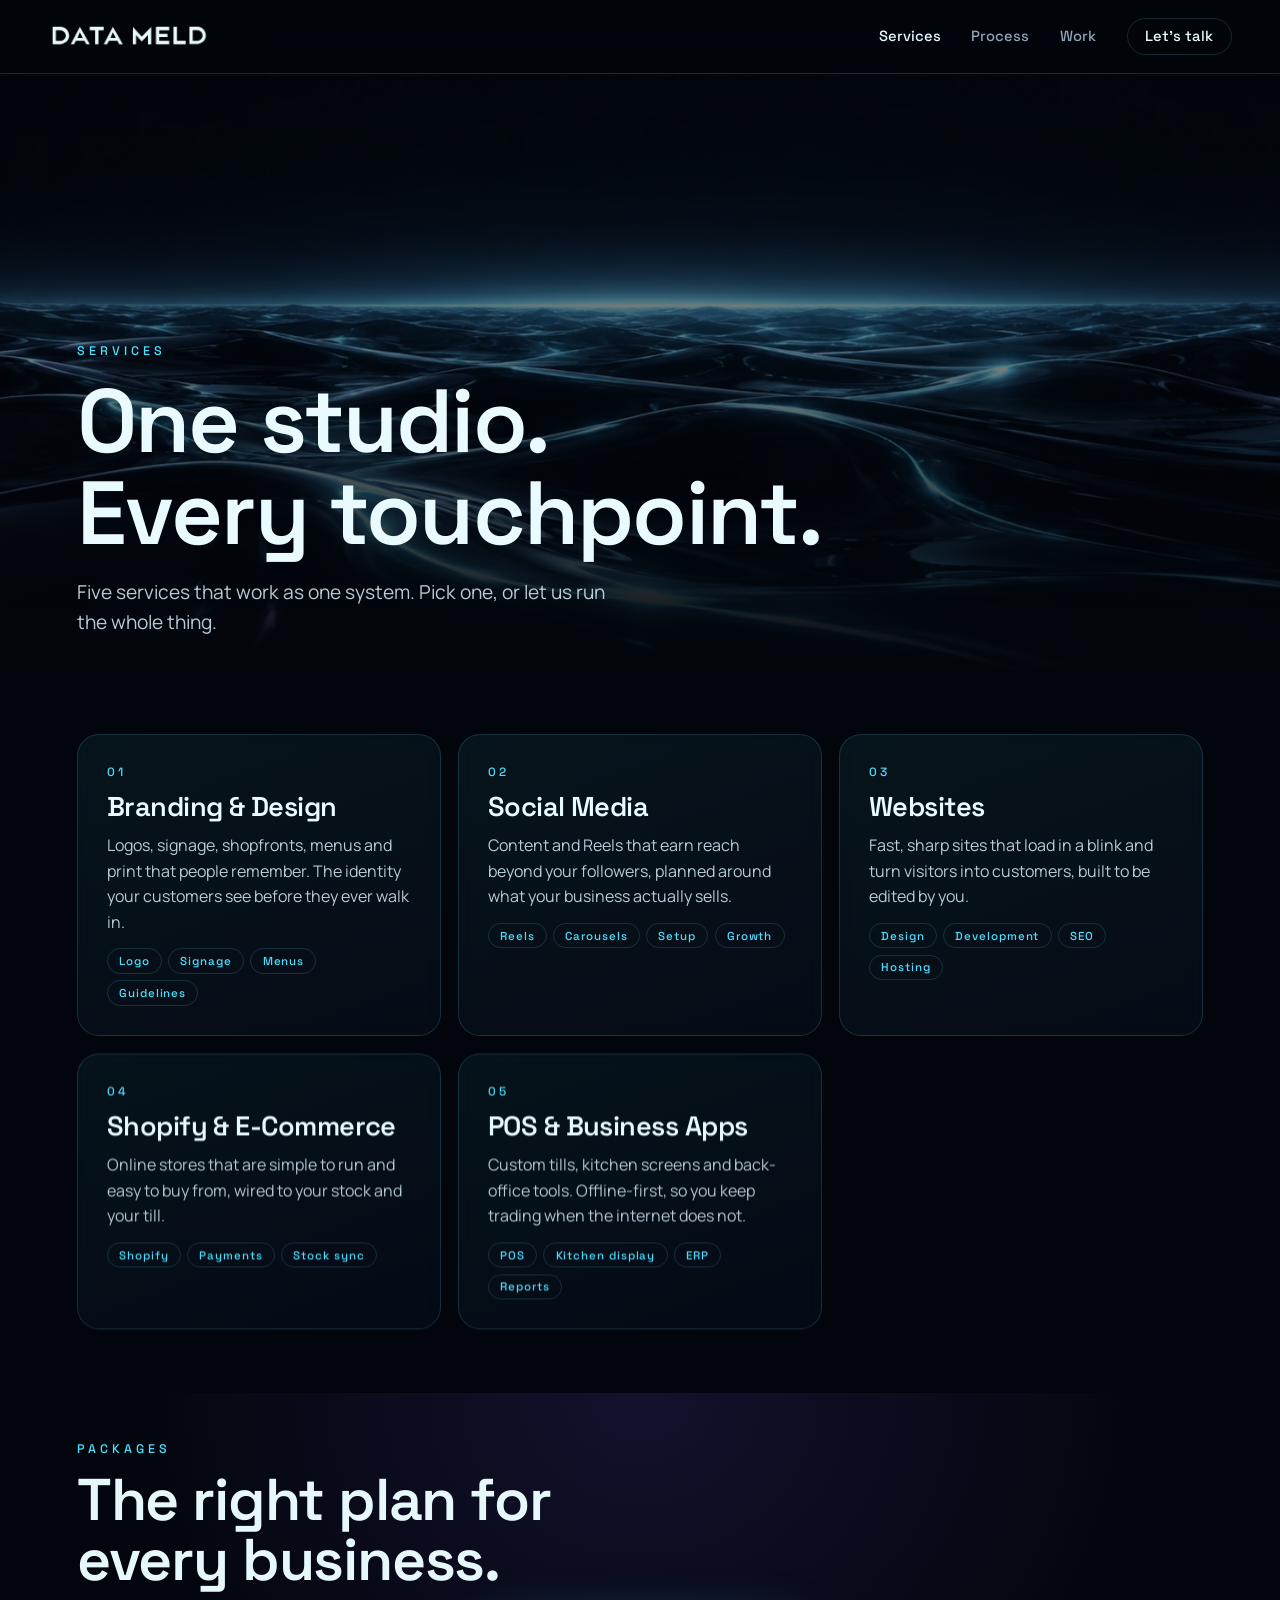
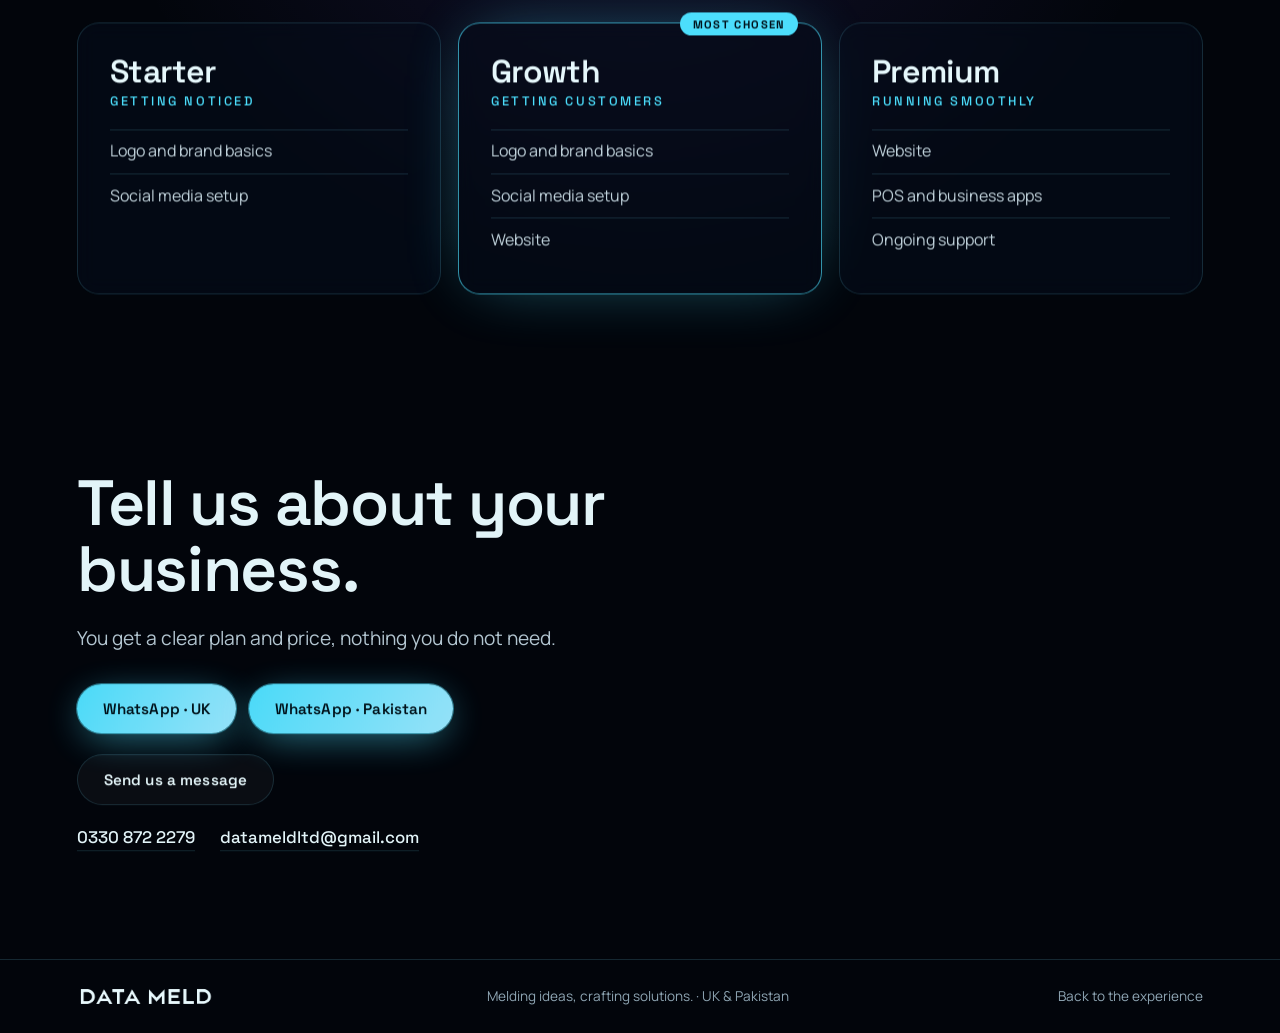
==== services.html @ 3fbdd4dc "Redesign: dark immersive site with particle logo hero, orbit process, project rows, services page an" ====
<!doctype html>
<html lang="en">
<head>
  <meta charset="utf-8">
  <meta name="viewport" content="width=device-width, initial-scale=1, viewport-fit=cover">
  <title>Services &amp; Packages — Data Meld</title>
  <meta name="description" content="Branding, social media, websites, online stores and custom POS systems from Data Meld. Three packages: Starter, Growth and Premium.">
  <link rel="canonical" href="https://datameldltd.com/services.html">
  <meta name="theme-color" content="#02050b">
  <link rel="icon" href="assets/favicon.png">
  <link rel="preconnect" href="https://fonts.googleapis.com">
  <link rel="preconnect" href="https://fonts.gstatic.com" crossorigin>
  <link rel="stylesheet" href="https://fonts.googleapis.com/css2?family=Space+Grotesk:wght@400;500;600;700&family=Manrope:wght@400;500;600&display=swap">
  <link rel="stylesheet" href="styles.css">
</head>
<body class="sub">

<header class="nav solid" id="nav">
  <a href="index.html" class="brand" aria-label="Data Meld home"><img src="assets/logo-word.png" alt="Data Meld" height="26"></a>
  <nav class="nav-links" id="navLinks">
    <a href="services.html" aria-current="page">Services</a>
    <a href="index.html#process">Process</a>
    <a href="index.html#work">Work</a>
    <a href="index.html#contact" class="nav-cta">Let&rsquo;s talk</a>
  </nav>
  <button class="burger" id="burger" aria-label="Open menu" aria-expanded="false"><span></span><span></span></button>
</header>

<main>
<section class="sv-hero">
  <img class="bg" src="assets/hero/ocean.webp" alt="" fetchpriority="high">
  <div class="sv-shade"></div>
  <div class="sv-hero-inner">
    <p class="eyebrow">Services</p>
    <h1 class="rv">One studio.<br>Every touchpoint.</h1>
    <p class="lede rv">Five services that work as one system. Pick one, or let us run the whole thing.</p>
  </div>
</section>

<section class="sv-grid">
  <article class="sv-card rv"><span>01</span><h2>Branding &amp; Design</h2><p>Logos, signage, shopfronts, menus and print that people remember. The identity your customers see before they ever walk in.</p><ul class="tags"><li>Logo</li><li>Signage</li><li>Menus</li><li>Guidelines</li></ul></article>
  <article class="sv-card rv"><span>02</span><h2>Social Media</h2><p>Content and Reels that earn reach beyond your followers, planned around what your business actually sells.</p><ul class="tags"><li>Reels</li><li>Carousels</li><li>Setup</li><li>Growth</li></ul></article>
  <article class="sv-card rv"><span>03</span><h2>Websites</h2><p>Fast, sharp sites that load in a blink and turn visitors into customers, built to be edited by you.</p><ul class="tags"><li>Design</li><li>Development</li><li>SEO</li><li>Hosting</li></ul></article>
  <article class="sv-card rv"><span>04</span><h2>Shopify &amp; E-Commerce</h2><p>Online stores that are simple to run and easy to buy from, wired to your stock and your till.</p><ul class="tags"><li>Shopify</li><li>Payments</li><li>Stock sync</li></ul></article>
  <article class="sv-card rv"><span>05</span><h2>POS &amp; Business Apps</h2><p>Custom tills, kitchen screens and back-office tools. Offline-first, so you keep trading when the internet does not.</p><ul class="tags"><li>POS</li><li>Kitchen display</li><li>ERP</li><li>Reports</li></ul></article>
</section>

<section class="sv-pack">
  <div class="sv-pack-head"><p class="eyebrow">Packages</p><h2 class="rv">The right plan for every business.</h2></div>
  <div class="packs">
    <article class="pack rv"><h3>Starter</h3><p class="pk-for">Getting noticed</p><ul><li>Logo and brand basics</li><li>Social media setup</li></ul></article>
    <article class="pack hot rv"><span class="badge">Most chosen</span><h3>Growth</h3><p class="pk-for">Getting customers</p><ul><li>Logo and brand basics</li><li>Social media setup</li><li>Website</li></ul></article>
    <article class="pack rv"><h3>Premium</h3><p class="pk-for">Running smoothly</p><ul><li>Website</li><li>POS and business apps</li><li>Ongoing support</li></ul></article>
  </div>
</section>

<section id="contact" class="sv-cta">
  <h2 class="rv">Tell us about your business.</h2>
  <p class="lede rv">You get a clear plan and price, nothing you do not need.</p>
  <div class="cta-actions rv">
    <a class="btn btn-glow" target="_blank" rel="noopener" href="https://wa.me/447510294896?text=Hi%20Data%20Meld%2C%20I%27d%20like%20to%20talk%20about%20a%20project.">WhatsApp · UK</a>
    <a class="btn btn-glow" target="_blank" rel="noopener" href="https://wa.me/923101539434?text=Hi%20Data%20Meld%2C%20I%27d%20like%20to%20talk%20about%20a%20project.">WhatsApp · Pakistan</a>
  </div>
  <p class="rv"><a class="btn btn-ghost" href="index.html#contact">Send us a message</a></p>
  <ul class="contact-list rv"><li><a href="tel:03308722279">0330 872 2279</a></li><li><a href="mailto:datameldltd@gmail.com">datameldltd@gmail.com</a></li></ul>
</section>
</main>

<footer class="foot">
  <img src="assets/logo-word.png" alt="Data Meld" height="22">
  <p>Melding ideas, crafting solutions. · UK &amp; Pakistan</p>
  <a href="index.html">Back to the experience</a>
</footer>

<script src="vendor/gsap.min.js"></script>
<script src="vendor/ScrollTrigger.min.js"></script>
<script src="vendor/lenis.min.js"></script>
<script src="js/services.js"></script>
</body>
</html>
---- styles.css ----
:root{
  --bg:#02050b; --bg2:#060c18; --ink:#e9fbff; --mute:#8fa6b4;
  --cy:#4de1ff; --vi:#7c5cff; --gold:#ffb347;
  --line:rgba(120,220,255,.16); --glass:rgba(8,16,30,.55);
  --f-d:"Space Grotesk",system-ui,sans-serif; --f-b:"Manrope",system-ui,sans-serif;
  --ease:cubic-bezier(.2,.8,.2,1); --pad:clamp(1.2rem,6vw,5rem);
}
*{box-sizing:border-box;margin:0;padding:0}
html{background:var(--bg);-webkit-text-size-adjust:100%}
html.lenis,html.lenis body{height:auto}
.lenis.lenis-smooth{scroll-behavior:auto!important}
body{background:var(--bg);color:var(--ink);font-family:var(--f-b);line-height:1.6;overflow-x:clip;-webkit-font-smoothing:antialiased}
body.is-loading{overflow:hidden}
img,video,canvas{display:block;max-width:100%}
a{color:inherit;text-decoration:none}
button{font:inherit;color:inherit;background:none;border:0;cursor:pointer}
ul,ol{list-style:none}
h1,h2,h3{font-family:var(--f-d);font-weight:600;line-height:1.02;letter-spacing:-.02em}
::selection{background:var(--cy);color:#001018}

/* ---------- loader ---------- */
#gate{position:fixed;inset:0;z-index:100;background:var(--bg);display:flex;flex-direction:column;align-items:center;justify-content:center;gap:1.2rem;transition:opacity .9s var(--ease),visibility .9s}
#gate.done{opacity:0;visibility:hidden}
.gate-mark{width:clamp(90px,14vw,140px);height:auto;filter:drop-shadow(0 0 22px rgba(77,225,255,.55));animation:pulse 2.4s ease-in-out infinite}
.gate-load{font:500 .8rem var(--f-d);letter-spacing:.3em;color:var(--mute)}
@keyframes pulse{50%{filter:drop-shadow(0 0 38px rgba(255,179,71,.6))}}

/* ---------- buttons ---------- */
.btn{display:inline-flex;align-items:center;gap:.6rem;padding:.95rem 1.6rem;border-radius:999px;font:600 .95rem var(--f-d);letter-spacing:.01em;transition:transform .4s var(--ease),box-shadow .4s,background .4s,border-color .4s;will-change:transform}
.btn-glow{background:linear-gradient(120deg,var(--cy),#9be9ff);color:#00121b;box-shadow:0 0 0 1px rgba(77,225,255,.5),0 8px 40px -8px rgba(77,225,255,.65)}
.btn-glow:hover{box-shadow:0 0 0 1px #fff,0 10px 56px -6px rgba(77,225,255,.95)}
.btn-ghost{border:1px solid var(--line);background:rgba(255,255,255,.04);backdrop-filter:blur(8px)}
.btn-ghost:hover{border-color:var(--cy);background:rgba(77,225,255,.1)}

/* ---------- cursor ---------- */
.cursor{position:fixed;left:0;top:0;width:340px;height:340px;margin:-170px 0 0 -170px;border-radius:50%;pointer-events:none;z-index:5;background:radial-gradient(circle,rgba(77,225,255,.12),transparent 65%);mix-blend-mode:screen;opacity:0;transition:opacity .6s}
.cursor.on{opacity:1}
@media (hover:none){.cursor{display:none}}

/* ---------- nav ---------- */
.nav{position:fixed;inset:0 0 auto 0;z-index:50;display:flex;align-items:center;gap:1.4rem;padding:1.1rem clamp(1rem,4vw,3rem);transition:transform .6s var(--ease),background .4s,backdrop-filter .4s}
.nav.solid{background:rgba(2,5,11,.62);backdrop-filter:blur(14px);border-bottom:1px solid var(--line)}
.nav.hide{transform:translateY(-110%)}
.progress{position:absolute;left:0;right:0;bottom:-1px;height:2px;transform-origin:left;transform:scaleX(0);background:linear-gradient(90deg,var(--gold),var(--cy));box-shadow:0 0 12px var(--cy)}
.brand{margin-right:auto}
.brand img{height:26px;width:auto}
.nav-links{display:flex;align-items:center;gap:clamp(1rem,2.4vw,2.2rem);font:500 .92rem var(--f-d)}
.nav-links a{color:var(--mute);transition:color .3s}
.nav-links a:hover,.nav-links a[aria-current]{color:var(--ink)}
.nav-cta{color:var(--ink)!important;border:1px solid var(--line);padding:.55rem 1.1rem;border-radius:999px}
.nav-cta:hover{border-color:var(--cy)}
.burger{display:none;width:34px;height:34px;position:relative}
.burger span{position:absolute;left:6px;right:6px;height:2px;background:var(--ink);transition:transform .3s}
.burger span:first-child{top:12px}.burger span:last-child{top:20px}
.burger[aria-expanded=true] span:first-child{transform:translateY(4px) rotate(45deg)}
.burger[aria-expanded=true] span:last-child{transform:translateY(-4px) rotate(-45deg)}

/* ---------- shared ---------- */
.bg{position:absolute;inset:0;width:100%;height:100%;object-fit:cover}
.eyebrow{font:500 .78rem var(--f-d);letter-spacing:.32em;text-transform:uppercase;color:var(--cy)}
.lede{color:#b8cbd6;font-size:clamp(1rem,1.5vw,1.2rem);max-width:34rem}
.split .w{display:inline-block;overflow:hidden;vertical-align:top;padding-bottom:.08em}
.split .w>span{display:inline-block;will-change:transform}
.sec-head{display:grid;gap:1rem}
.sec-head h2{font-size:clamp(2.1rem,4.6vw,4rem);text-wrap:balance}
.tags{display:flex;gap:.4rem;flex-wrap:wrap}
.tags li{font:500 .72rem var(--f-d);letter-spacing:.08em;padding:.3rem .7rem;border:1px solid var(--line);border-radius:999px;color:var(--cy)}

/* ---------- hero ---------- */
.hero{position:relative;height:100vh;height:100svh;min-height:560px;overflow:hidden}
.hero-bg{position:absolute;inset:0}
.hero-bg img{width:100%;height:100%;object-fit:cover;transform:scale(1.08)}
.hero-shade{position:absolute;inset:0;background:
  radial-gradient(ellipse 34% 40% at 50% 46%,rgba(2,5,11,.9),rgba(2,5,11,.55) 60%,transparent 100%),
  linear-gradient(to top,var(--bg) 2%,rgba(2,5,11,.78) 32%,transparent 62%),
  linear-gradient(to bottom,rgba(2,5,11,.7),transparent 22%)}
#logoFx{position:absolute;inset:0;width:100%;height:100%}
.hero-copy{position:absolute;left:0;right:0;bottom:clamp(2.6rem,9vh,6rem);padding:0 var(--pad);display:grid;gap:1.2rem;justify-items:center;text-align:center}
.hero h1{font-size:clamp(2.3rem,6.4vw,5.8rem);max-width:15ch;text-wrap:balance}
.hero .lede{margin:0 auto}
.hero-actions{display:flex;gap:.8rem;flex-wrap:wrap;justify-content:center;margin-top:.4rem}
.scroll-cue{position:absolute;right:clamp(1rem,3vw,2.4rem);bottom:2.2rem;display:grid;gap:.6rem;justify-items:center;font:500 .66rem var(--f-d);letter-spacing:.3em;text-transform:uppercase;color:var(--mute);writing-mode:vertical-rl}
.scroll-cue i{width:1px;height:54px;background:linear-gradient(var(--cy),transparent);animation:cue 2s ease-in-out infinite}
@keyframes cue{0%{transform:scaleY(0);transform-origin:top}50%{transform:scaleY(1);transform-origin:top}51%{transform-origin:bottom}100%{transform:scaleY(0);transform-origin:bottom}}

/* ---------- process: scrolling steps + sticky orbit ---------- */
.process{position:relative;background:
  radial-gradient(ellipse 60% 40% at 80% 20%,rgba(77,225,255,.07),transparent 70%),
  repeating-linear-gradient(90deg,rgba(120,220,255,.03) 0 1px,transparent 1px 90px),
  repeating-linear-gradient(0deg,rgba(120,220,255,.03) 0 1px,transparent 1px 90px),var(--bg)}
.proc-grid{display:grid;grid-template-columns:minmax(0,1fr) minmax(0,1.15fr);gap:clamp(1rem,3vw,3rem);padding:0 var(--pad)}
.proc-copy{padding:clamp(5rem,12vh,8rem) 0 14vh}
.proc-steps{margin-top:clamp(2rem,6vh,4rem)}
.proc-step{min-height:62vh;display:flex;flex-direction:column;justify-content:center;gap:.5rem;padding-left:1.6rem;border-left:1px solid var(--line);opacity:.25;transition:opacity .7s var(--ease),border-color .7s}
.proc-step.on{opacity:1;border-color:var(--cy);box-shadow:-1px 0 0 var(--cy),-12px 0 40px -24px var(--cy)}
.proc-step .ic{width:46px;height:46px;fill:none;stroke:var(--cy);stroke-width:2;stroke-linecap:round;stroke-linejoin:round;margin-bottom:.8rem;filter:drop-shadow(0 0 8px rgba(77,225,255,.5));transition:transform .7s var(--ease)}
.proc-step.on .ic{transform:scale(1.15) translateX(4px)}
.proc-step .n{font:500 .76rem var(--f-d);letter-spacing:.3em;color:var(--gold)}
.proc-step h3{font-size:clamp(2.2rem,4.4vw,3.8rem)}
.proc-step p{color:#b8cbd6;max-width:30rem}
.proc-visual{position:sticky;top:0;height:100vh;height:100svh}
.proc-visual canvas{width:100%;height:100%}

/* ---------- work: normal scrolling rows ---------- */
.work{padding:clamp(4rem,10vh,7rem) var(--pad) clamp(3rem,8vh,6rem);background:radial-gradient(ellipse 50% 30% at 15% 20%,rgba(124,92,255,.09),transparent 70%),var(--bg)}
.wk-head{margin-bottom:clamp(2.5rem,7vh,5rem)}
.proj{display:grid;grid-template-columns:1.35fr 1fr;gap:clamp(1.4rem,4vw,4.5rem);align-items:center;margin-bottom:clamp(4rem,12vh,8rem)}
.proj.flip{grid-template-columns:1fr 1.35fr}
.proj.flip .proj-media{order:2}
.proj-media{position:relative;aspect-ratio:16/10;border-radius:22px;border:1px solid rgba(120,220,255,.3);box-shadow:0 0 0 6px rgba(4,10,20,.8),0 40px 100px -30px rgba(77,225,255,.35);overflow:hidden;background:#000;will-change:transform}
.proj-media img,.proj-media video{position:absolute;inset:0;width:100%;height:100%;object-fit:cover}
.proj-info{display:grid;gap:.9rem;justify-items:start}
.proj-info .n{font:500 .76rem var(--f-d);letter-spacing:.3em;color:var(--gold)}
.proj-info h3{font-size:clamp(1.9rem,3.6vw,3.2rem)}
.proj-info p{color:#b8cbd6;max-width:26rem}

/* ---------- cta ---------- */
.cta{position:relative;min-height:100vh;display:flex;align-items:center;overflow:hidden}
.cta-bg{object-position:70% 50%}
.cta-shade{position:absolute;inset:0;background:linear-gradient(to right,rgba(2,5,11,.9) 10%,rgba(2,5,11,.35) 60%,transparent),linear-gradient(to top,var(--bg),transparent 25%),linear-gradient(to bottom,var(--bg),transparent 18%)}
.cta-inner{position:relative;padding:8rem var(--pad);display:grid;gap:1.4rem;max-width:46rem}
.cta h2{font-size:clamp(2.2rem,5.6vw,5rem);text-wrap:balance}
.cta-actions{display:flex;gap:.8rem;flex-wrap:wrap;margin-top:.6rem}
.contact-list{display:flex;gap:1.6rem;flex-wrap:wrap;font:500 1.05rem var(--f-d)}
.contact-list a{border-bottom:1px solid var(--line);padding-bottom:2px;transition:border-color .3s,color .3s}
.contact-list a:hover{border-color:var(--cy);color:var(--cy)}
.foot{display:flex;align-items:center;gap:1.4rem;flex-wrap:wrap;justify-content:space-between;padding:1.6rem var(--pad);border-top:1px solid var(--line);color:var(--mute);font-size:.85rem}
.foot img{height:22px;width:auto}
.foot a:hover{color:var(--cy)}

/* ---------- services page ---------- */
.sv-hero{position:relative;min-height:78vh;display:flex;align-items:flex-end;overflow:hidden}
.sv-shade{position:absolute;inset:0;background:linear-gradient(to top,var(--bg) 4%,rgba(2,5,11,.5) 50%,rgba(2,5,11,.7))}
.sv-hero-inner{position:relative;padding:9rem var(--pad) 4rem;display:grid;gap:1.1rem}
.sv-hero h1{font-size:clamp(2.6rem,7vw,6rem)}
.sv-grid{display:grid;grid-template-columns:repeat(auto-fit,minmax(min(100%,300px),1fr));gap:1.1rem;padding:2rem var(--pad) 4rem}
.sv-card{padding:1.8rem;border:1px solid var(--line);border-radius:22px;background:linear-gradient(160deg,rgba(77,225,255,.07),rgba(8,16,30,.6));backdrop-filter:blur(10px);display:grid;gap:.8rem;align-content:start;transition:border-color .4s,box-shadow .4s}
.sv-card:hover{border-color:rgba(77,225,255,.6);box-shadow:0 30px 80px -30px rgba(77,225,255,.45)}
.sv-card span{font:500 .75rem var(--f-d);letter-spacing:.3em;color:var(--cy)}
.sv-card h2{font-size:1.7rem}
.sv-card p{color:#b8cbd6}
.sv-pack{padding:3rem var(--pad) 5rem;background:radial-gradient(ellipse at 50% 0,rgba(124,92,255,.14),transparent 60%)}
.sv-pack-head{display:grid;gap:.8rem;margin-bottom:2rem}
.sv-pack h2{font-size:clamp(2rem,4.6vw,3.8rem);max-width:16ch}
.packs{display:grid;grid-template-columns:repeat(auto-fit,minmax(min(100%,260px),1fr));gap:1.1rem}
.pack{position:relative;padding:2rem;border:1px solid var(--line);border-radius:22px;background:var(--glass);backdrop-filter:blur(10px)}
.pack.hot{border-color:rgba(77,225,255,.65);box-shadow:0 0 70px -20px rgba(77,225,255,.5)}
.pack h3{font-size:2rem}
.pk-for{color:var(--cy);font:500 .8rem var(--f-d);letter-spacing:.2em;text-transform:uppercase;margin:.3rem 0 1.2rem}
.pack li{padding:.55rem 0;border-top:1px solid var(--line);color:#c4d6df}
.badge{position:absolute;top:-.7rem;right:1.4rem;background:var(--cy);color:#00121b;font:700 .7rem var(--f-d);letter-spacing:.12em;text-transform:uppercase;padding:.3rem .8rem;border-radius:999px}
.sv-cta{padding:6rem var(--pad) 7rem;display:grid;gap:1.3rem;justify-items:start}
.sv-cta h2{font-size:clamp(2.2rem,5vw,4.4rem);max-width:16ch}
body.sub .nav{position:fixed}

/* ---------- tablet / phone ---------- */
@media (max-width:1000px){
  .proj,.proj.flip{grid-template-columns:1fr}
  .proj.flip .proj-media{order:0}
}
@media (max-width:860px){
  .nav-links{position:fixed;inset:0;flex-direction:column;justify-content:center;gap:1.6rem;background:rgba(2,5,11,.96);backdrop-filter:blur(14px);font-size:1.6rem;opacity:0;visibility:hidden;transition:.4s}
  .nav-links.open{opacity:1;visibility:visible}
  .burger{display:block;z-index:2}
  .hero h1{font-size:clamp(2.1rem,10vw,3.2rem)}
  .scroll-cue{display:none}
  /* process: orbit sticks to the top, steps scroll beneath it */
  .proc-grid{grid-template-columns:1fr;gap:0}
  .proc-visual{order:-1;position:sticky;top:3.6rem;height:40svh;z-index:2;margin:0 calc(var(--pad) * -1);background:linear-gradient(var(--bg) 78%,transparent)}
  .proc-copy{padding-top:1rem}
  .proc-step{min-height:44vh;padding-left:1.1rem}
  .proc-step h3{font-size:2.1rem}
}
@media (prefers-reduced-motion:reduce){
  *{animation:none!important;transition-duration:.01ms!important}
}

/* ---------- home: services overview, why, packages, faq ---------- */
.svc,.why,.hp,.faq{padding:clamp(4rem,10vh,7rem) var(--pad)}
.svc{background:radial-gradient(ellipse 50% 40% at 85% 0,rgba(77,225,255,.07),transparent 70%),var(--bg)}
.svc-grid{display:grid;grid-template-columns:repeat(auto-fit,minmax(min(100%,230px),1fr));gap:1rem;margin-top:clamp(2rem,5vh,3.4rem)}
.svc-card{position:relative;display:grid;gap:.6rem;align-content:start;padding:1.6rem 1.4rem;border:1px solid var(--line);border-radius:20px;background:linear-gradient(165deg,rgba(77,225,255,.06),rgba(8,16,30,.65));backdrop-filter:blur(8px);transition:border-color .4s,box-shadow .4s,transform .5s var(--ease)}
.svc-card:hover{border-color:rgba(77,225,255,.6);box-shadow:0 30px 80px -34px rgba(77,225,255,.5);transform:translateY(-4px)}
.svc-card .ic{width:40px;height:40px;fill:none;stroke:var(--cy);stroke-width:2;stroke-linecap:round;stroke-linejoin:round;filter:drop-shadow(0 0 8px rgba(77,225,255,.45));margin-bottom:.4rem}
.svc-card .n{font:500 .72rem var(--f-d);letter-spacing:.3em;color:var(--gold)}
.svc-card h3{font-size:1.45rem}
.svc-card p{color:#aebfca;font-size:.92rem;line-height:1.55}
.svc-card .more{margin-top:.4rem;font:600 .8rem var(--f-d);letter-spacing:.06em;color:var(--cy);opacity:.75;transition:opacity .3s,letter-spacing .3s}
.svc-card:hover .more{opacity:1;letter-spacing:.12em}
.why{background:linear-gradient(var(--bg),#04101c 60%,var(--bg))}
.why-grid{display:grid;grid-template-columns:repeat(auto-fit,minmax(min(100%,260px),1fr));gap:1.2rem;margin-top:clamp(2rem,5vh,3.4rem)}
.why-item{padding:1.6rem 0 0;border-top:1px solid var(--line);position:relative}
.why-item::before{content:"";position:absolute;top:-1px;left:0;width:48px;height:2px;background:linear-gradient(90deg,var(--gold),var(--cy));box-shadow:0 0 12px var(--cy)}
.why-item .n{font:500 .72rem var(--f-d);letter-spacing:.3em;color:var(--gold)}
.why-item h3{font-size:1.5rem;margin:.5rem 0 .6rem}
.why-item p{color:#aebfca;font-size:.95rem}
.hp{background:radial-gradient(ellipse at 50% 0,rgba(124,92,255,.12),transparent 60%),var(--bg)}
.hp .packs{margin-top:clamp(2rem,5vh,3.4rem)}
.hp-more{margin-top:2rem}
.faq-list{margin-top:clamp(2rem,5vh,3.4rem);max-width:56rem;display:grid;gap:.7rem}
.faq details{border:1px solid var(--line);border-radius:16px;background:var(--glass);transition:border-color .3s,background .3s}
.faq details[open]{border-color:rgba(77,225,255,.5);background:rgba(8,20,36,.7)}
.faq summary{cursor:pointer;list-style:none;padding:1.15rem 3.2rem 1.15rem 1.4rem;font:600 1.05rem var(--f-d);position:relative}
.faq summary::-webkit-details-marker{display:none}
.faq summary::after{content:"";position:absolute;right:1.4rem;top:50%;width:10px;height:10px;border-right:2px solid var(--cy);border-bottom:2px solid var(--cy);transform:translateY(-70%) rotate(45deg);transition:transform .35s var(--ease)}
.faq details[open] summary::after{transform:translateY(-30%) rotate(-135deg)}
.faq details p{padding:0 1.4rem 1.3rem;color:#b8cbd6;max-width:46rem}

/* ---------- contact page ---------- */
.ct-hero{position:relative;min-height:64vh;display:flex;align-items:flex-end;overflow:hidden}
.ct-hero .bg{object-position:70% 50%}
.ct-shade{position:absolute;inset:0;background:linear-gradient(to right,rgba(2,5,11,.92) 12%,rgba(2,5,11,.4) 62%,transparent),linear-gradient(to top,var(--bg) 2%,transparent 40%)}
.ct-hero-inner{position:relative;padding:9rem var(--pad) 3.4rem;display:grid;gap:1.1rem}
.ct-hero h1{font-size:clamp(2.6rem,6.6vw,5.6rem)}
.ct-methods{display:grid;grid-template-columns:repeat(auto-fit,minmax(min(100%,240px),1fr));gap:1rem;padding:0 var(--pad) clamp(3rem,8vh,5rem)}
.ct-card{display:grid;gap:.5rem;padding:1.5rem 1.4rem;border:1px solid var(--line);border-radius:20px;background:linear-gradient(165deg,rgba(77,225,255,.07),rgba(8,16,30,.7));backdrop-filter:blur(10px);transition:border-color .4s,box-shadow .4s,transform .5s var(--ease)}
.ct-card:hover{border-color:rgba(77,225,255,.65);box-shadow:0 30px 80px -34px rgba(77,225,255,.55);transform:translateY(-4px)}
.ct-card .k{font:500 .72rem var(--f-d);letter-spacing:.2em;text-transform:uppercase;color:var(--cy)}
.ct-card strong{font:600 clamp(1.15rem,1.7vw,1.5rem) var(--f-d);overflow-wrap:anywhere}
.ct-card .go{font:600 .8rem var(--f-d);color:var(--gold);letter-spacing:.06em}
.ct-main{display:grid;grid-template-columns:minmax(0,.9fr) minmax(0,1.1fr);gap:clamp(1.6rem,5vw,5rem);padding:clamp(2rem,6vh,4rem) var(--pad) clamp(4rem,10vh,7rem);background:radial-gradient(ellipse 50% 40% at 90% 0,rgba(77,225,255,.07),transparent 70%),var(--bg)}
.ct-next h2{font-size:clamp(2rem,4vw,3.2rem);margin:.8rem 0 2rem}
.ct-steps{display:grid;gap:1.6rem}
.ct-steps li{display:grid;grid-template-columns:auto 1fr;gap:1.2rem;align-items:start;padding-top:1.4rem;border-top:1px solid var(--line)}
.ct-steps .n{font:500 .78rem var(--f-d);letter-spacing:.3em;color:var(--gold);padding-top:.4rem}
.ct-steps h3{font-size:1.4rem;margin-bottom:.3rem}
.ct-steps p{color:#aebfca}
.ct-form{display:grid;gap:1.1rem;padding:clamp(1.4rem,3vw,2.2rem);border:1px solid rgba(77,225,255,.35);border-radius:24px;background:linear-gradient(165deg,rgba(77,225,255,.07),rgba(8,16,30,.78));backdrop-filter:blur(12px);box-shadow:0 40px 100px -40px rgba(77,225,255,.35)}
.ct-form h2{font-size:1.8rem}
.ct-form label{display:grid;gap:.4rem;font:500 .85rem var(--f-d);color:var(--mute)}
.ct-form input[type=text],.ct-form textarea{width:100%;padding:.85rem 1rem;border-radius:12px;border:1px solid var(--line);background:rgba(2,5,11,.6);color:var(--ink);font:400 1rem var(--f-b);transition:border-color .3s,box-shadow .3s}
.ct-form input[type=text]:focus,.ct-form textarea:focus{outline:0;border-color:var(--cy);box-shadow:0 0 0 3px rgba(77,225,255,.18)}
.ct-form fieldset{border:0;display:grid;gap:.6rem}
.ct-form legend{font:500 .85rem var(--f-d);color:var(--mute);margin-bottom:.5rem}
.chips{display:flex;flex-wrap:wrap;gap:.5rem}
.chips label{display:block;cursor:pointer}
.chips input{position:absolute;opacity:0;pointer-events:none}
.chips span{display:inline-block;padding:.55rem 1rem;border:1px solid var(--line);border-radius:999px;font:500 .85rem var(--f-d);color:#c4d6df;transition:.3s}
.chips label:hover span{border-color:var(--cy)}
.chips input:checked+span{background:rgba(77,225,255,.16);border-color:var(--cy);color:var(--ink);box-shadow:0 0 18px -6px var(--cy)}
.chips input:focus-visible+span{outline:2px solid var(--cy);outline-offset:2px}
.hint{min-height:1.2em;color:var(--gold);font-size:.88rem}
.ct-send{display:flex;flex-wrap:wrap;gap:.7rem}
.fine{color:var(--mute);font-size:.8rem}

@media (max-width:900px){
  .ct-main{grid-template-columns:1fr}
}

/* ---------- contact form (full enquiry) ---------- */
.ct-form{position:relative;overflow:hidden;scroll-margin-top:5.5rem}
.ct-sub{color:#aebfca;font-size:.95rem;margin-top:-.4rem}
.ct-form label b{color:var(--gold)}
.row2{display:grid;grid-template-columns:1fr 1fr;gap:1rem}
.ct-form input[type=email],.ct-form input[type=tel],.ct-form select{width:100%;padding:.85rem 1rem;border-radius:12px;border:1px solid var(--line);background:rgba(2,5,11,.6);color:var(--ink);font:400 1rem var(--f-b);transition:border-color .3s,box-shadow .3s}
.ct-form select{appearance:none;background-image:linear-gradient(45deg,transparent 50%,var(--cy) 50%),linear-gradient(135deg,var(--cy) 50%,transparent 50%);background-position:calc(100% - 20px) 55%,calc(100% - 14px) 55%;background-size:6px 6px;background-repeat:no-repeat;padding-right:2.4rem;cursor:pointer}
.ct-form select option{background:#06101c;color:var(--ink)}
.ct-form input:focus,.ct-form select:focus,.ct-form textarea:focus{outline:0;border-color:var(--cy);box-shadow:0 0 0 3px rgba(77,225,255,.18)}
.ct-form .bad{border-color:#ff7a7a!important;box-shadow:0 0 0 3px rgba(255,122,122,.15)!important}
.note-req{color:var(--mute);font-size:.8rem;margin-top:-.5rem}
.ct-form .hp{position:absolute;left:-9999px;width:1px;height:1px;overflow:hidden}
.ct-submit{justify-content:center;width:100%;padding:1.05rem 1.6rem;font-size:1.02rem}
.ct-submit:disabled{opacity:.7;cursor:progress}
.ct-submit.loading span::after{content:"";display:inline-block;width:.9em;height:.9em;margin-left:.6rem;border:2px solid #00121b;border-right-color:transparent;border-radius:50%;vertical-align:-.1em;animation:spin .7s linear infinite}
@keyframes spin{to{transform:rotate(360deg)}}
.ct-alt{display:flex;flex-wrap:wrap;align-items:center;gap:.6rem;padding-top:.4rem;border-top:1px solid var(--line);color:var(--mute);font-size:.88rem}
.ct-alt .btn{padding:.6rem 1.1rem;font-size:.85rem}
.ct-done{position:absolute;inset:0;display:grid;place-content:start center;justify-items:center;gap:1rem;padding:clamp(3rem,12vh,6rem) 2rem 2rem;text-align:center;background:linear-gradient(165deg,#06202c,#04101c);animation:fadeUp .7s var(--ease)}
.ct-done[hidden]{display:none}
.ct-done h3{font-size:2rem}
.ct-done p{color:#b8cbd6;max-width:26rem}
.ct-done svg{width:78px;height:78px;fill:none;stroke:var(--cy);stroke-width:3;stroke-linecap:round;stroke-linejoin:round;filter:drop-shadow(0 0 14px rgba(77,225,255,.6))}
.ct-done svg circle{stroke-dasharray:176;stroke-dashoffset:176;animation:draw .9s .1s var(--ease) forwards}
.ct-done svg path{stroke-dasharray:60;stroke-dashoffset:60;animation:draw .6s .7s var(--ease) forwards}
@keyframes draw{to{stroke-dashoffset:0}}
@keyframes fadeUp{from{opacity:0;transform:translateY(14px)}to{opacity:1;transform:none}}
@media (max-width:560px){.row2{grid-template-columns:1fr}}

.ct-form .req::after{content:" *";color:var(--gold)}

/* ---------- contact as the last home section ---------- */
.contact .cta{min-height:78vh}
.contact .cta-inner{padding-bottom:5rem}
.contact .ct-methods{position:relative;margin-top:-3rem;z-index:1}
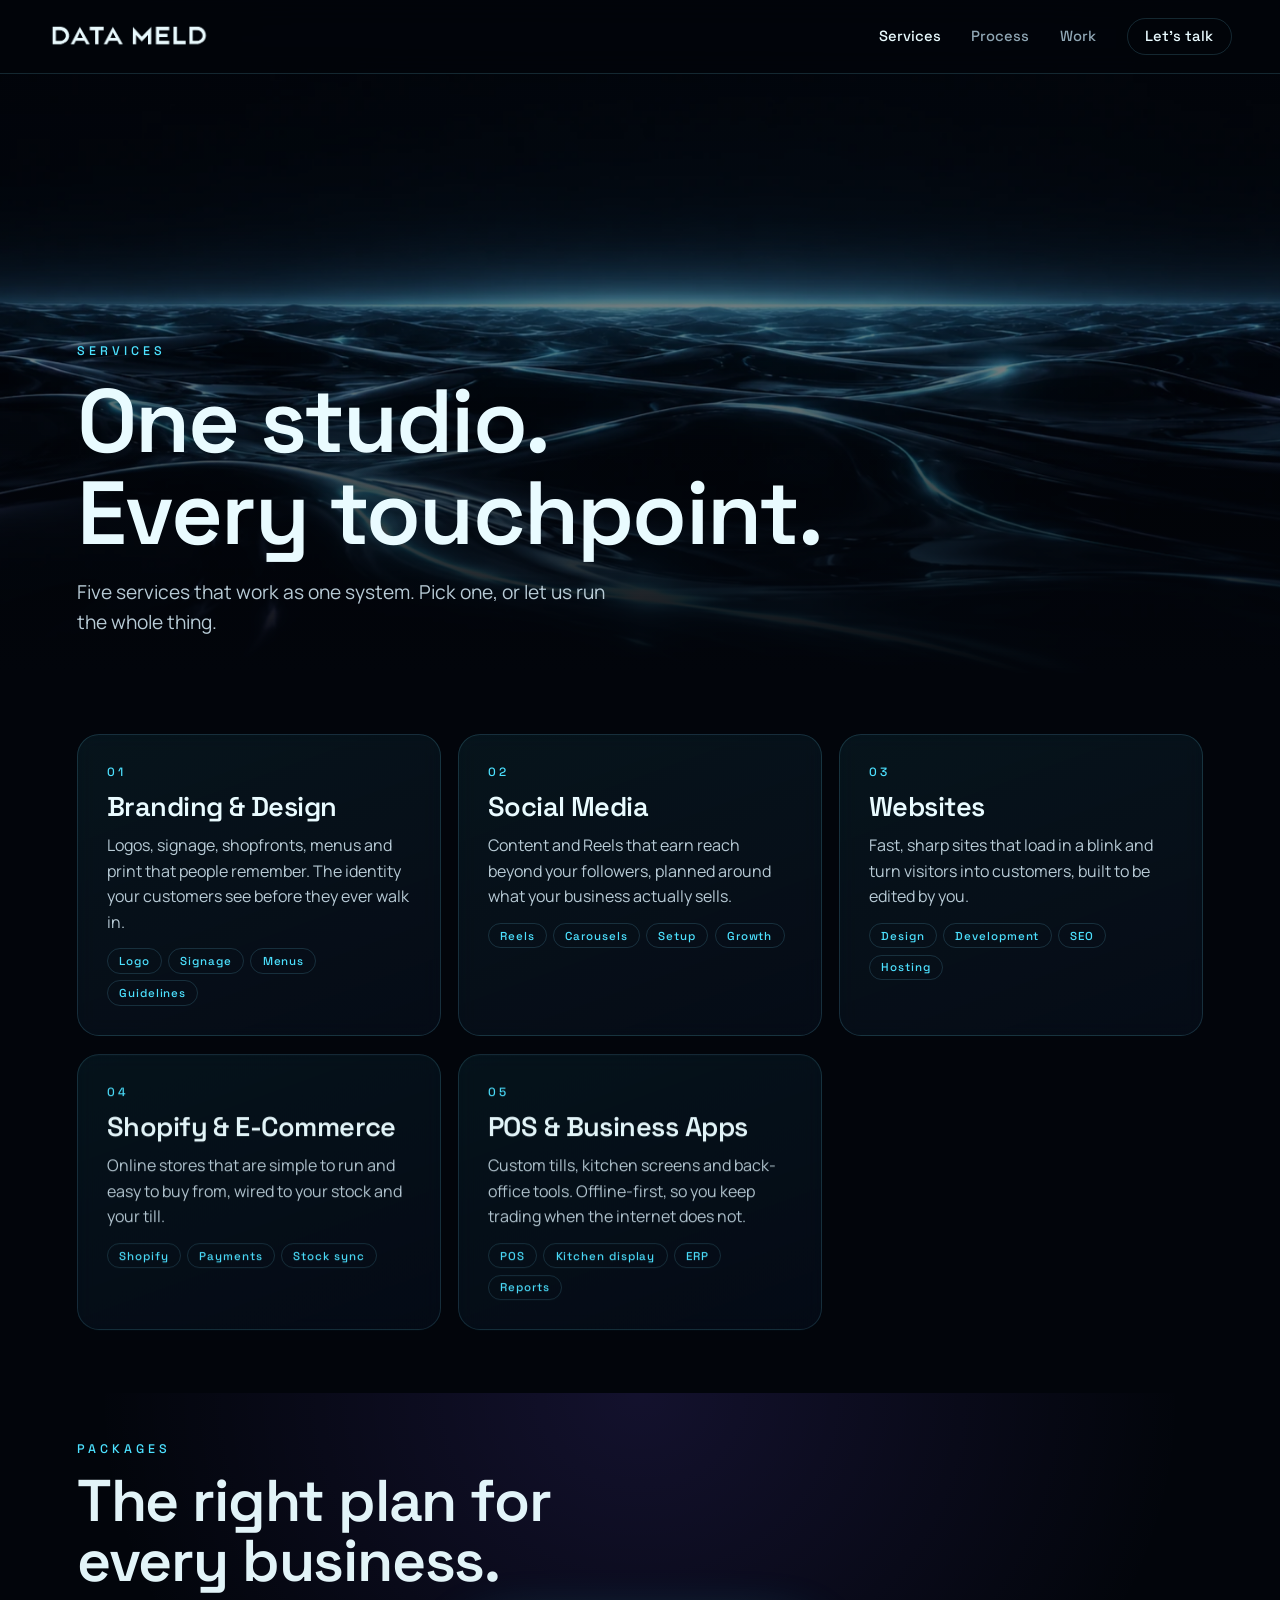
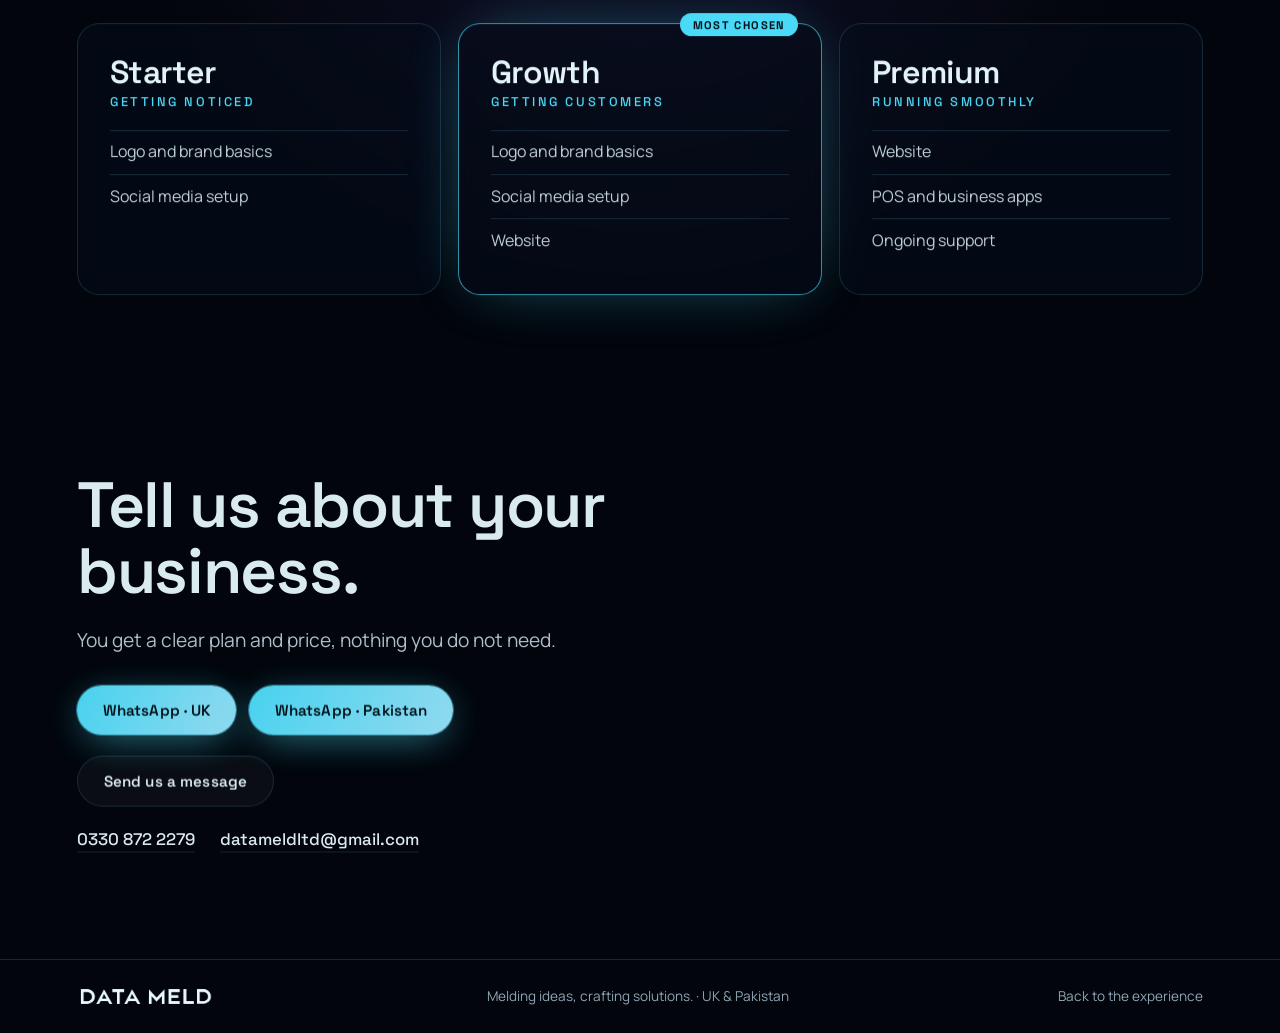
==== commit 3b475cce: "Add Microsoft Clarity analytics" ====
--- a/services.html
+++ b/services.html
@@ -12,6 +12,14 @@
   <link rel="preconnect" href="https://fonts.gstatic.com" crossorigin>
   <link rel="stylesheet" href="https://fonts.googleapis.com/css2?family=Space+Grotesk:wght@400;500;600;700&family=Manrope:wght@400;500;600&display=swap">
   <link rel="stylesheet" href="styles.css">
+  <!-- Microsoft Clarity analytics -->
+  <script type="text/javascript">
+    (function(c,l,a,r,i,t,y){
+        c[a]=c[a]||function(){(c[a].q=c[a].q||[]).push(arguments)};
+        t=l.createElement(r);t.async=1;t.src="https://www.clarity.ms/tag/"+i;
+        y=l.getElementsByTagName(r)[0];y.parentNode.insertBefore(t,y);
+    })(window, document, "clarity", "script", "ysn46v08p9");
+  </script>
 </head>
 <body class="sub">
 
